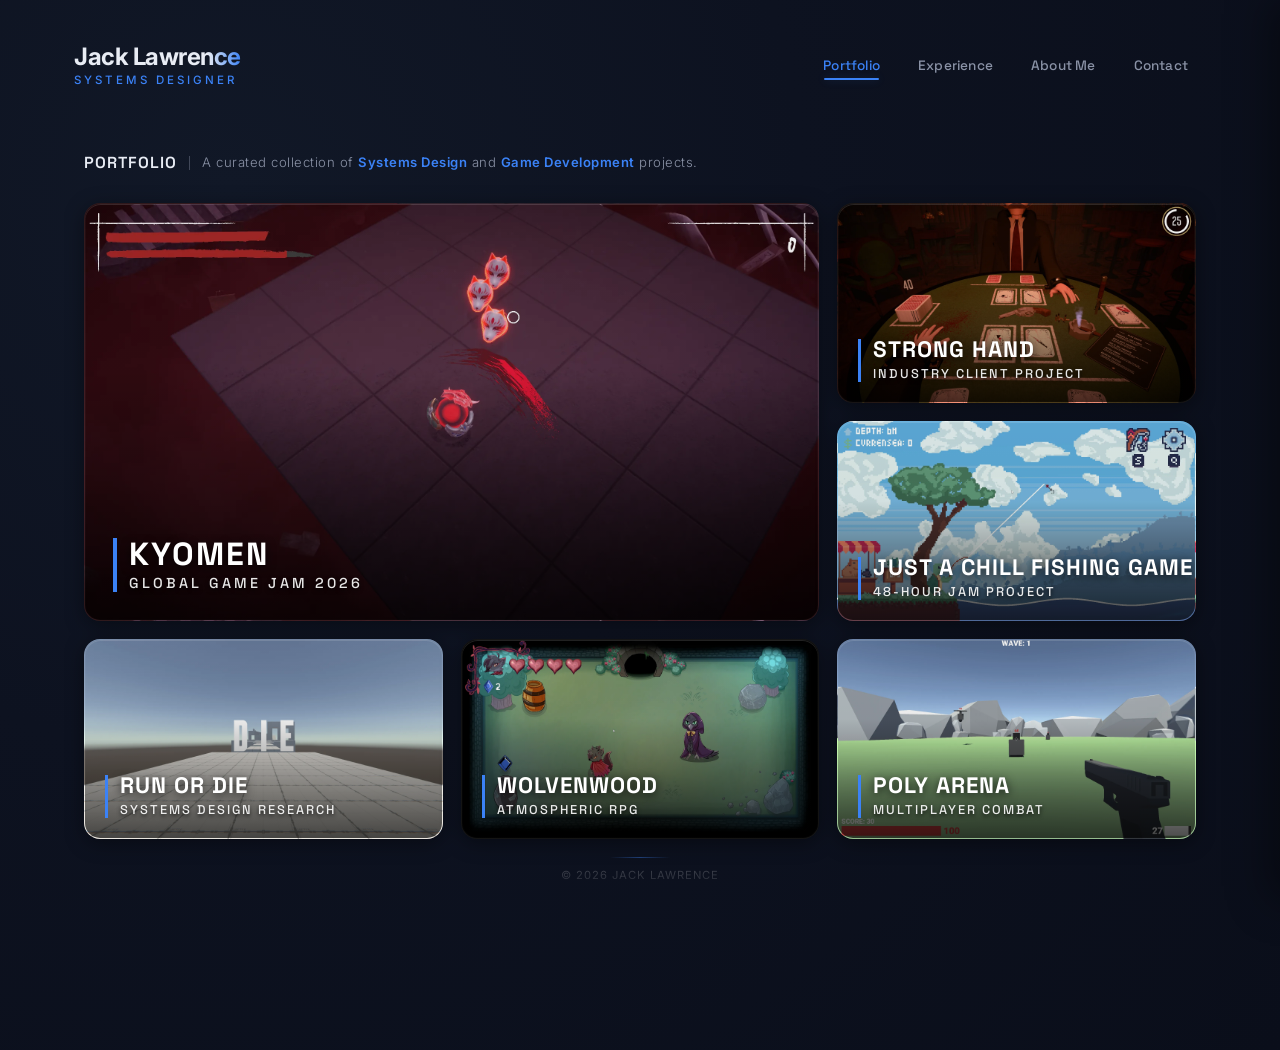
==== index.html @ bb3de151 "Initial Commit Portfolio website initial commit" ====
<!DOCTYPE html>
<html lang="en">
<head>
    <meta charset="UTF-8">
    <meta name="viewport" content="width=device-width, initial-scale=1.0">
    <title>Jack Lawrence | Systems Designer & Game Developer</title>
    <meta name="description" content="Portfolio of Jack Lawrence — Systems Designer and Game Developer specialising in Unity, C#, and gameplay systems. View projects, experience, and get in touch.">
    <meta property="og:title" content="Jack Lawrence | Systems Designer & Game Developer">
    <meta property="og:description" content="Systems Designer and Game Developer specialising in Unity, C#, and gameplay systems.">
    <meta property="og:type" content="website">
    <!-- TODO: Replace with full absolute URL once deployed, e.g. https://yourdomain.com/images/profilePhoto.png -->
    <meta property="og:image" content="images/profilePhoto.png">
    <meta name="theme-color" content="#0a0e1a">
    <link rel="icon" type="image/svg+xml" href="favicon.svg">
    <link rel="preconnect" href="https://fonts.googleapis.com">
    <link rel="preconnect" href="https://fonts.gstatic.com" crossorigin>
    <link href="https://fonts.googleapis.com/css2?family=Inter:wght@300;400;500;600&family=Space+Grotesk:wght@300;400;500;600;700&display=swap" rel="stylesheet">
    <link rel="stylesheet" href="https://cdnjs.cloudflare.com/ajax/libs/font-awesome/6.5.1/css/all.min.css" integrity="sha512-DTOQO9RWCH3ppGqcWaEA1BIZOC6xxalwEsw9c2QQeAIftl+Vegovlnee1c9QX4TctnWMn13TZye+giMm8e2LwA==" crossorigin="anonymous" referrerpolicy="no-referrer">
    <link rel="stylesheet" href="style.css">
</head>
<body>
    <noscript>
        <style>.content-section { display: block !important; }</style>
        <p style="color: #e8ecf4; text-align: center; padding: 2rem;">This site requires JavaScript for full functionality. Please enable JavaScript to view the portfolio.</p>
    </noscript>

    <header class="glass-header">
        <div class="header-top-row">
            <div class="identity-wrapper">
                <h1 class="name">Jack Lawrence</h1>
                <p class="role">Systems Designer</p>
            </div>
            <button class="burger-btn" id="burgerBtn" aria-label="Open menu">
                <span class="burger-line"></span>
                <span class="burger-line"></span>
                <span class="burger-line"></span>
            </button>
        </div>

        <nav class="nav-links">
            <button class="nav-btn active" data-target="portfolio">Portfolio</button>
            <button class="nav-btn" data-target="experience">Experience</button>
            <button class="nav-btn" data-target="about-me">About Me</button>
            <button class="nav-btn" data-target="contact">Contact</button>
        </nav>
    </header>

    <!-- Mobile slide-over menu -->
    <div class="mobile-menu-overlay" id="mobileMenuOverlay"></div>
    <nav class="mobile-menu" id="mobileMenu">
        <button class="mobile-menu-close" id="mobileMenuClose" aria-label="Close menu">
            <i class="fa-solid fa-xmark"></i>
        </button>
        <div class="mobile-menu-links">
            <button class="mobile-nav-btn active" data-target="portfolio">Portfolio</button>
            <button class="mobile-nav-btn" data-target="experience">Experience</button>
            <button class="mobile-nav-btn" data-target="about-me">About Me</button>
            <button class="mobile-nav-btn" data-target="contact">Contact</button>
        </div>
    </nav>

    <main class="content-area">
            <section id="portfolio" class="content-section active">
                <div class="portfolio-label">
                    <h2>Portfolio</h2>
                    <span class="portfolio-divider"></span>
                    <p>A curated collection of <span class="highlight-location">Systems Design</span> and <span class="highlight-location">Game Development</span> projects.</p>
                </div>

                <div class="project-grid">
                    <div class="project-card featured" data-id="kyomen" tabindex="0" role="button" style="background-image: url('images/projectImages/png/kyomen.png');">
                        <div class="project-content">
                            <h3>Kyomen</h3>
                            <p>Global Game Jam 2026</p>
                        </div>
                        <a href="https://ath3rox.itch.io/kyomen" class="itch-link" target="_blank" rel="noopener noreferrer" aria-label="View on Itch.io">
                            <i class="fa-brands fa-itch-io"></i>
                        </a>
                    </div>
                    <div class="project-card" data-id="stronghand" tabindex="0" role="button" style="background-image: url('images/projectImages/png/strong.png');">
                        <div class="project-content">
                            <h3>Strong Hand</h3>
                            <p>Industry client project</p>
                        </div>
                        <a href="https://gcugames.itch.io/strong-hand" class="itch-link" target="_blank" rel="noopener noreferrer" aria-label="View on Itch.io">
                            <i class="fa-brands fa-itch-io"></i>
                        </a>
                    </div>
                    <div class="project-card" data-id="fishing" tabindex="0" role="button" style="background-image: url('images/projectImages/png/fishing.png');">
                        <div class="project-content">
                            <h3>Just a Chill Fishing Game</h3>
                            <p>48-hour jam project</p>
                        </div>
                        <a href="https://allanowo.itch.io/just-a-chill-fishing-game" class="itch-link" target="_blank" rel="noopener noreferrer" aria-label="View on Itch.io">
                            <i class="fa-brands fa-itch-io"></i>
                        </a>
                    </div>
                    <div class="project-card" data-id="runordie" tabindex="0" role="button" style="background-image: url('images/projectImages/png/run.png');">
                        <div class="project-content">
                            <h3>Run or Die</h3>
                            <p>Systems design research</p>
                        </div>
                        <a href="https://ath3rox.itch.io/run-or-die" class="itch-link" target="_blank" rel="noopener noreferrer" aria-label="View on Itch.io">
                            <i class="fa-brands fa-itch-io"></i>
                        </a>
                    </div>
                    <div class="project-card" data-id="wolvenwood" tabindex="0" role="button" style="background-image: url('images/projectImages/png/wolven.png');">
                        <div class="project-content">
                            <h3>Wolvenwood</h3>
                            <p>Atmospheric RPG</p>
                        </div>
                        <a href="https://ath3rox.itch.io/wolvenwood" class="itch-link" target="_blank" rel="noopener noreferrer" aria-label="View on Itch.io">
                            <i class="fa-brands fa-itch-io"></i>
                        </a>
                    </div>
                    <div class="project-card" data-id="polyarena" tabindex="0" role="button" style="background-image: url('images/projectImages/png/arena.png');">
                        <div class="project-content">
                            <h3>Poly Arena</h3>
                            <p>Multiplayer combat</p>
                        </div>
                        <a href="https://ath3rox.itch.io/poly-arena" class="itch-link" target="_blank" rel="noopener noreferrer" aria-label="View on Itch.io">
                            <i class="fa-brands fa-itch-io"></i>
                        </a>
                    </div>
                </div>
            </section>

            <section id="experience" class="content-section">
                <!-- Qualifications -->
                <div class="exp-panel">
                    <h2 class="panel-title">Qualifications</h2>
                    <div class="exp-row">
                        <div class="exp-card">
                            <div class="exp-icon"><i class="fa-solid fa-graduation-cap"></i></div>
                            <div class="exp-details">
                                <h3>BSc (Hons) Video Game Development</h3>
                                <p class="exp-place">Glasgow Caledonian University</p>
                                <span class="exp-status">In Progress</span>
                            </div>
                        </div>
                        <div class="exp-card">
                            <div class="exp-icon"><i class="fa-solid fa-graduation-cap"></i></div>
                            <div class="exp-details">
                                <h3>HND Digital Design & Development</h3>
                                <p class="exp-place">Edinburgh College</p>
                            </div>
                        </div>
                        <div class="exp-card">
                            <div class="exp-icon"><i class="fa-solid fa-graduation-cap"></i></div>
                            <div class="exp-details">
                                <h3>NC Video Game Development</h3>
                                <p class="exp-place">Edinburgh College</p>
                            </div>
                        </div>
                    </div>
                </div>

                <!-- Game Jams -->
                <div class="exp-panel">
                    <h2 class="panel-title">Game Jams</h2>
                    <div class="exp-row">
                        <div class="exp-card jam-card jam-card-link" data-project="kyomen" tabindex="0" role="button">
                            <div class="exp-icon"><i class="fa-solid fa-gamepad"></i></div>
                            <div class="exp-details">
                                <h3>Global Game Jam 2026</h3>
                                <p class="exp-role">Kyomen</p>
                            </div>
                        </div>
                        <div class="exp-card jam-card jam-card-link" data-project="fishing" tabindex="0" role="button">
                            <div class="exp-icon"><i class="fa-solid fa-fish"></i></div>
                            <div class="exp-details">
                                <h3>Global Game Jam 2025</h3>
                                <p class="exp-role">Just a Chill Fishing Game</p>
                            </div>
                        </div>
                    </div>
                </div>

                <!-- Employment -->
                <div class="exp-panel">
                    <div class="panel-header">
                        <h2 class="panel-title">Previous Employment</h2>
                        <div class="job-nav-controls">
                            <button class="job-nav-btn" id="jobPrev" aria-label="Previous jobs"><i class="fa-solid fa-chevron-left"></i></button>
                            <button class="job-nav-btn" id="jobNext" aria-label="Next jobs"><i class="fa-solid fa-chevron-right"></i></button>
                        </div>
                    </div>
                    <div class="job-carousel-container">
                        <div class="job-carousel-track" id="jobTrack">
                            <div class="exp-card job-card">
                                <div class="job-header">
                                    <h3>Bar Supervisor</h3>
                                    <span class="job-date">2025</span>
                                </div>
                                <p class="job-place">Underbelly (Edinburgh Fringe)</p>
                                <p class="job-desc">Supervised bar operations, managed seasonal staff, and ensured smooth service during busy periods.</p>
                            </div>
                            <div class="exp-card job-card">
                                <div class="job-header">
                                    <h3>Online Assistant</h3>
                                    <span class="job-date">2024–2025</span>
                                </div>
                                <p class="job-place">Sainsbury's</p>
                                <p class="job-desc">Handled online grocery orders, stock management, and ensured timely delivery preparation.</p>
                            </div>
                            <div class="exp-card job-card">
                                <div class="job-header">
                                    <h3>Bar Staff</h3>
                                    <span class="job-date">2024</span>
                                </div>
                                <p class="job-place">Underbelly (Edinburgh Fringe)</p>
                                <p class="job-desc">Worked as part of a festival team delivering high-volume bar service during peak season.</p>
                            </div>
                            <div class="exp-card job-card">
                                <div class="job-header">
                                    <h3>Lead Video Editor</h3>
                                    <span class="job-date">2023–2024</span>
                                </div>
                                <p class="job-place">Olli43LTD</p>
                                <p class="job-desc">Produced and edited engaging video content for a large online audience, meeting deadlines and creative briefs.</p>
                            </div>
                            <div class="exp-card job-card">
                                <div class="job-header">
                                    <h3>Bartender / FOH</h3>
                                    <span class="job-date">2022–2023</span>
                                </div>
                                <p class="job-place">The Broughton</p>
                                <p class="job-desc">Provided bar service, front-of-house duties, and maintained excellent customer service in an upmarket venue.</p>
                            </div>
                            <div class="exp-card job-card">
                                <div class="job-header">
                                    <h3>Crew Trainer</h3>
                                    <span class="job-date">2021–2022</span>
                                </div>
                                <p class="job-place">McDonald's</p>
                                <p class="job-desc">Trained new employees, ensured company standards were met, and supported management in day-to-day operations.</p>
                            </div>
                            <div class="exp-card job-card">
                                <div class="job-header">
                                    <h3>Crew Member</h3>
                                    <span class="job-date">2018–2021</span>
                                </div>
                                <p class="job-place">McDonald's</p>
                                <p class="job-desc">Worked in a fast-paced environment delivering high-quality customer service, food preparation, and maintaining hygiene standards.</p>
                            </div>
                            <div class="exp-card job-card">
                                <div class="job-header">
                                    <h3>Placement Student</h3>
                                    <span class="job-date">2017 & 2018</span>
                                </div>
                                <p class="job-place">Storm ID</p>
                                <p class="job-desc">Completed two 5-day placements, working with a mentor and project manager. Took initiative to complete tasks independently.</p>
                            </div>
                        </div>
                    </div>
                </div>
            </section>

            <section id="about-me" class="content-section">
                <div class="about-grid">
                    <!-- Top-left: About Me -->
                    <div class="exp-panel about-bio-panel">
                        <h2 class="panel-title">About Me</h2>
                        <p class="about-text">Hi, I'm Jack, a fourth-year Games Development student working towards a first-class degree. I'm an aspiring Systems Designer focused on creating unique, engaging experiences, holding an NC in Video Game Development and an HND in Digital Design &amp; Development. I have built a strong technical foundation in Unity, C#, and GML.</p>
                        <p class="about-text">I love refining complex mechanics through iteration to make gameplay feel both intuitive and meaningful. My dissertation explores how multimodal feedback—visual, auditory, and motion effects—influences player perception of weapon realism and satisfaction. Alongside this research, I am designing and programming as part of a team for a game we are entering into the upcoming Tranzfuzer competition. Outside of development, I'm usually at the gym, walking Munros, or playing the latest game releases!</p>
                    </div>
                    <!-- Top-right: Current Project -->
                    <div class="exp-panel about-project-panel">
                        <h2 class="panel-title">Current Project</h2>
                        <div class="current-project-card">
                            <div class="current-project-header">
                                <picture>
                                    <source srcset="images/projectImages/webp/kyomen.webp" type="image/webp">
                                    <img src="images/projectImages/png/kyomen.png" alt="Kyomen" class="current-project-img" loading="lazy">
                                </picture>
                                <div class="current-project-title-group">
                                    <h3>Kyomen</h3>
                                    <p class="current-project-status"><i class="fa-solid fa-circle"></i> In Development</p>
                                </div>
                            </div>
                            <p class="current-project-desc">After placing 2nd at the 2026 Global Game Jam, I have moved into a multidisciplinary role to help refine our project for the upcoming Tranzfuzer competition. Due to our small team size, I have been bridging the gap between technical implementation and visual design, taking ownership of the HUD and UI art while simultaneously programming core systems. My work involves developing the Talent Tree, item and menu frameworks, and the persistence logic required to maintain data between environments. I also built the data logging systems to store player variables and settings, ensuring that the interface and the backend function as a single, cohesive unit.</p>
                        </div>
                    </div>
                    <!-- Bottom-left: Tools -->
                    <div class="exp-panel about-tools-panel">
                        <h2 class="panel-title">Tools &amp; Software</h2>
                        <div class="tools-grid">
                            <div class="tool-item"><div class="exp-icon"><i class="fa-brands fa-unity"></i></div><span>Unity</span></div>
                            <div class="tool-item"><div class="exp-icon"><i class="fa-solid fa-gamepad"></i></div><span>Unreal</span></div>
                            <div class="tool-item"><div class="exp-icon"><i class="fa-solid fa-wand-magic-sparkles"></i></div><span>GameMaker</span></div>
                            <div class="tool-item"><div class="exp-icon"><i class="fa-brands fa-html5"></i></div><span>HTML</span></div>
                            <div class="tool-item"><div class="exp-icon"><i class="fa-brands fa-css3-alt"></i></div><span>CSS</span></div>
                            <div class="tool-item"><div class="exp-icon"><i class="fa-brands fa-js"></i></div><span>JS</span></div>
                            <div class="tool-item"><div class="exp-icon"><i class="fa-solid fa-code"></i></div><span>C#</span></div>
                            <div class="tool-item"><div class="exp-icon"><i class="fa-solid fa-pen-nib"></i></div><span>Illustrator</span></div>
                            <div class="tool-item"><div class="exp-icon"><i class="fa-brands fa-github"></i></div><span>GitHub</span></div>
                            <div class="tool-item"><div class="exp-icon"><i class="fa-solid fa-image"></i></div><span>Photoshop</span></div>
                        </div>
                    </div>
                    <!-- Bottom-right: Photo -->
                    <div class="exp-panel about-image-panel">
                        <picture>
                            <source srcset="images/profilePhoto.webp" type="image/webp">
                            <img src="images/profilePhoto.png" alt="Jack Lawrence" loading="lazy">
                        </picture>
                        <a href="https://uk.linkedin.com/in/jack-lawrence-871901280" class="linkedin-link" target="_blank" rel="noopener noreferrer" aria-label="View LinkedIn Profile">
                            <i class="fa-brands fa-linkedin-in"></i>
                        </a>
                    </div>
                </div>
            </section>

            <section id="contact" class="content-section">
                <!-- Removed top h1, moved inside panel as h2 -->
                
                <div class="exp-panel">
                    <div class="contact-panel-header">
                        <h2 class="panel-title">Contact</h2>
                        <div class="contact-header-info">
                            <p class="contact-intro">Currently based in <span class="highlight-location">Edinburgh, UK</span>. Open to new opportunities.</p>
                            <div class="contact-status-box">
                                <span class="status-dot"></span> Available for work
                            </div>
                        </div>
                    </div>

                    <div class="contact-cards-row">
                        <!-- Form Box -->
                        <div class="exp-card contact-card-item">
                            <div class="contact-card-inner">
                                <div class="card-title-group">
                                    <h3 class="panel-title">Send a Message</h3>
                                    <p class="card-subtitle">Got a question or proposal? Drop me a line.</p>
                                </div>
                                <form class="contact-form" id="contactForm" action="https://api.web3forms.com/submit" method="POST">
                                    <input type="hidden" name="access_key" value="1de4eefb-d43e-4c08-b694-4d36ecb793b2">
                                    <input type="checkbox" name="botcheck" class="hidden-honeypot" style="display:none !important" tabindex="-1" autocomplete="off">
                                    <label for="contactName" class="sr-only">Name</label>
                                    <input type="text" id="contactName" name="name" placeholder="Name" class="glass-input" required>
                                    <label for="contactEmail" class="sr-only">Email</label>
                                    <input type="email" id="contactEmail" name="email" placeholder="Email" class="glass-input" required>
                                    <label for="contactMessage" class="sr-only">Message</label>
                                    <textarea id="contactMessage" name="message" placeholder="Message" class="glass-input" required></textarea>
                                    <button type="submit" class="glass-btn">Send</button>
                                    <p class="form-status" id="formStatus" aria-live="polite"></p>
                                </form>
                            </div>
                        </div>
                        
                        <!-- Social Box -->
                        <div class="exp-card contact-card-item">
                            <div class="contact-card-inner">
                                <div class="card-title-group">
                                    <h3 class="panel-title">Connect</h3>
                                    <p class="card-subtitle">Connect with me on social media or view my work.</p>
                                </div>
                                <div class="social-links">
                                    <a href="mailto:contact@jacklawrence.com" class="social-btn email">
                                        <i class="fa-solid fa-envelope"></i> Email
                                    </a>
                                    <a href="https://github.com/Jack-Lawrence" target="_blank" rel="noopener noreferrer" class="social-btn github">
                                        <i class="fa-brands fa-github"></i> Jack-Lawrence
                                    </a>
                                    <a href="https://uk.linkedin.com/in/jack-lawrence-871901280" target="_blank" rel="noopener noreferrer" class="social-btn linkedin">
                                        <i class="fa-brands fa-linkedin"></i> Jack Lawrence
                                    </a>
                                    <a href="https://ath3rox.itch.io" target="_blank" rel="noopener noreferrer" class="social-btn itch">
                                        <i class="fa-solid fa-gamepad"></i> Ath3rox
                                    </a>
                                </div>
                            </div>
                        </div>
                    </div>
                </div>
            </section>

        <footer class="site-footer">
            <p>&copy; 2026 Jack Lawrence</p>
        </footer>
    </main>

    <div class="project-overlay" id="projectOverlay" role="dialog" aria-modal="true" aria-label="Project details">
        <div class="overlay-bg" id="overlayBg"></div>
        <div class="overlay-container">
            <button class="close-btn" id="closeBtn">
                <i class="fa-solid fa-xmark"></i>
            </button>
            <div class="overlay-content">
                <div class="project-info">
                    <h2 class="project-title" id="overlayTitle">Project Title</h2>
                    <div class="project-info-scroll">
                        <div class="project-description" id="overlayDesc">
                            <p>Project description goes here...</p>
                        </div>
                    </div>
                </div>
                <div class="project-media">
                    <div class="carousel-container" id="overlayCarousel">
                        <div class="carousel-placeholder">Media Carousel Placeholder</div>
                    </div>
                    <a href="#" target="_blank" rel="noopener noreferrer" class="itch-play-btn" id="overlayItchLink">
                        <i class="fa-brands fa-itch-io"></i> Play on Itch.io
                    </a>
                </div>
            </div>
        </div>
    </div>
    
    <script src="script.js"></script>
</body>
</html>
---- style.css ----
:root {
    --bg-dark: #0a0e1a;
    --text-primary: #e8ecf4;
    --text-secondary: #8a92a6;
    --glass-bg-soft: rgba(12, 16, 28, 0.50);
    --glass-border: rgba(255, 255, 255, 0.07);
    --accent-color: #3b82f6;
    --accent-soft: rgba(59, 130, 246, 0.12);
    --accent-border: rgba(59, 130, 246, 0.28);
    --accent-glow: rgba(59, 130, 246, 0.22);
    --scrollbar-track: rgba(255, 255, 255, 0.03);
    --scrollbar-thumb: linear-gradient(180deg, rgba(59, 130, 246, 0.85), rgba(59, 130, 246, 0.35));
    --scrollbar-thumb-hover: linear-gradient(180deg, rgba(96, 165, 250, 0.95), rgba(59, 130, 246, 0.55));
}

* {
    margin: 0;
    padding: 0;
    box-sizing: border-box;
    font-family: 'Inter', sans-serif; /* Main body font */
}

body {
    background-color: var(--bg-dark);
    /* Ambient static background - much smoother performance */
    background: radial-gradient(circle at 18% 18%, #111827 0%, #0d1220 42%, #0a0e1a 100%);
    color: var(--text-primary);
    height: 100vh; /* Fixed height for one-page feel */
    width: 100vw;
    overflow: hidden; /* Prevent body scroll */
    position: relative;
    /* Removed flex centering so content flows naturally */
}

/* Glass Header (Replaces old container) */
.glass-header {
    position: fixed;
    top: 20px;
    left: 50%;
    transform: translateX(-50%);
    width: 90vw;
    max-width: 1400px;
    height: 90px;
    /* Removed background/borders for transparent look */
    background: transparent;
    border: none;
    backdrop-filter: none;
    -webkit-backdrop-filter: none;
    box-shadow: none;
    display: flex;
    align-items: center;
    justify-content: space-between;
    padding: 0 10px; /* Reduced padding since no border */
    z-index: 100;
}

/* Identity Section (Left) */
.identity-wrapper {
    display: flex;
    flex-direction: column;
    justify-content: center;
    text-align: left;
    position: relative;
    padding-bottom: 2px;
}

.name {
    font-size: 1.5rem;
    font-weight: 700;
    margin: 0;
    color: var(--text-primary);
    letter-spacing: -0.5px;
    line-height: 1.3;
    background: linear-gradient(90deg, var(--text-primary) 0%, var(--text-primary) 40%, var(--accent-color) 50%, var(--text-primary) 60%, var(--text-primary) 100%);
    background-size: 200% 100%;
    -webkit-background-clip: text;
    background-clip: text;
    -webkit-text-fill-color: transparent;
    animation: nameShimmer 8s ease-in-out infinite;
}

@keyframes nameShimmer {
    0%, 100% { background-position: 100% 0; }
    50% { background-position: -100% 0; }
}

.role {
    font-size: 0.72rem;
    color: var(--accent-color);
    text-transform: uppercase;
    letter-spacing: 3px;
    margin: 0;
    font-weight: 500;
}

/* Navigation (Right) */
.nav-links {
    display: flex;
    justify-content: flex-start;
    gap: 2px;
}

.nav-btn {
    background: transparent;
    border: none;
    color: var(--text-secondary);
    font-family: 'Space Grotesk', sans-serif;
    font-size: 0.85rem;
    padding: 10px 18px;
    cursor: pointer;
    border-radius: 8px;
    transition: color 0.3s ease, background 0.3s ease;
    font-weight: 500;
    text-align: center;
    position: relative;
    letter-spacing: 0.2px;
}

/* Underline indicator */
.nav-btn::after {
    content: '';
    position: absolute;
    bottom: 4px;
    left: 50%;
    width: 0;
    height: 2px;
    background: var(--accent-color);
    border-radius: 1px;
    transition: width 0.3s cubic-bezier(0.25, 0.46, 0.45, 0.94), left 0.3s cubic-bezier(0.25, 0.46, 0.45, 0.94);
}

.nav-btn:hover {
    color: var(--text-primary);
    background: rgba(255, 255, 255, 0.04);
}

.nav-btn:hover::after {
    width: 50%;
    left: 25%;
}

/* Active state */
.nav-btn.active {
    color: var(--accent-color);
    background: transparent;
}

.nav-btn.active::after {
    width: 60%;
    left: 20%;
    background: var(--accent-color);
    box-shadow: 0 0 8px var(--accent-glow);
}

/* Content Area */
.content-area {
    position: relative;
    margin-top: 150px; 
    width: 90vw;
    max-width: 1400px; 
    margin-left: auto;
    margin-right: auto;
    text-align: center;
    height: calc(100vh - 150px); 
    overflow-y: auto; 
    padding-bottom: 10px; 
    
    /* Centering Magic */
    display: flex;
    flex-direction: column; 
    
    /* Hide scrollbar for cleaner look */
    scrollbar-width: thin;
    scrollbar-color: rgba(74, 144, 226, 0.75) var(--scrollbar-track);

    /* Bottom fade mask */
    -webkit-mask-image: linear-gradient(to bottom, black calc(100% - 40px), transparent 100%);
    mask-image: linear-gradient(to bottom, black calc(100% - 40px), transparent 100%);
}

/* ── Burger button (hidden by default) ── */
.burger-btn {
    display: none;
    background: none;
    border: none;
    cursor: pointer;
    padding: 6px;
    z-index: 1100;
    flex-direction: column;
    gap: 5px;
}

.burger-line {
    display: block;
    width: 24px;
    height: 2px;
    background: var(--text-primary);
    border-radius: 2px;
    transition: transform 0.35s ease, opacity 0.25s ease;
}

/* Animated X state */
.burger-btn.open .burger-line:nth-child(1) {
    transform: translateY(7px) rotate(45deg);
}
.burger-btn.open .burger-line:nth-child(2) {
    opacity: 0;
}
.burger-btn.open .burger-line:nth-child(3) {
    transform: translateY(-7px) rotate(-45deg);
}

/* Header top row (only used on mobile) */
.header-top-row {
    display: contents; /* transparent wrapper on desktop */
}

/* ── Mobile slide-over menu ── */
.mobile-menu-overlay {
    display: none;
    position: fixed;
    inset: 0;
    background: rgba(0, 0, 0, 0.5);
    z-index: 1050;
    opacity: 0;
    transition: opacity 0.35s ease;
}
.mobile-menu-overlay.visible {
    display: block;
    opacity: 1;
}

.mobile-menu {
    position: fixed;
    top: 0;
    right: 0;
    width: min(320px, 85vw);
    height: 100vh;
    background: rgba(10, 14, 26, 0.97);
    backdrop-filter: blur(30px);
    -webkit-backdrop-filter: blur(30px);
    border-left: 1px solid rgba(255, 255, 255, 0.08);
    z-index: 1100;
    display: flex;
    flex-direction: column;
    padding: 80px 30px 40px;
    transform: translateX(100%);
    transition: transform 0.4s cubic-bezier(0.22, 1, 0.36, 1);
    box-shadow: -10px 0 40px rgba(0, 0, 0, 0.4);
}
.mobile-menu.open {
    transform: translateX(0);
}

.mobile-menu-close {
    position: absolute;
    top: 24px;
    right: 24px;
    background: none;
    border: none;
    color: var(--text-secondary);
    font-size: 1.4rem;
    cursor: pointer;
    padding: 8px;
    transition: color 0.2s ease, transform 0.2s ease;
}
.mobile-menu-close:hover {
    color: var(--text-primary);
    transform: scale(1.15);
}

.mobile-menu-links {
    display: flex;
    flex-direction: column;
    gap: 8px;
}

.mobile-nav-btn {
    background: none;
    border: none;
    color: var(--text-secondary);
    font-family: 'Space Grotesk', sans-serif;
    font-size: 1.25rem;
    font-weight: 500;
    padding: 16px 20px;
    border-radius: 12px;
    text-align: left;
    cursor: pointer;
    transition: color 0.25s ease, background 0.25s ease, transform 0.25s ease;
    position: relative;
    overflow: hidden;
}
.mobile-nav-btn::before {
    content: '';
    position: absolute;
    left: 0;
    top: 50%;
    transform: translateY(-50%);
    width: 3px;
    height: 0;
    background: var(--accent-color);
    border-radius: 2px;
    transition: height 0.3s ease;
}
.mobile-nav-btn:hover {
    color: var(--text-primary);
    background: rgba(255, 255, 255, 0.04);
    transform: translateX(4px);
}
.mobile-nav-btn.active {
    color: var(--accent-color);
    background: var(--accent-soft);
}
.mobile-nav-btn.active::before {
    height: 60%;
}

/* Staggered entrance animation */
.mobile-menu.open .mobile-nav-btn {
    animation: slideInBtn 0.4s ease forwards;
    opacity: 0;
}
.mobile-menu.open .mobile-nav-btn:nth-child(1) { animation-delay: 0.08s; }
.mobile-menu.open .mobile-nav-btn:nth-child(2) { animation-delay: 0.14s; }
.mobile-menu.open .mobile-nav-btn:nth-child(3) { animation-delay: 0.20s; }
.mobile-menu.open .mobile-nav-btn:nth-child(4) { animation-delay: 0.26s; }

@keyframes slideInBtn {
    from { opacity: 0; transform: translateX(30px); }
    to   { opacity: 1; transform: translateX(0); }
}

/* ── Tablet: 481px–768px — compact inline nav with glass header ── */
@media (max-width: 768px) and (min-width: 481px) {
    .glass-header {
        position: fixed;
        width: 100vw;
        height: auto;
        padding: 15px 10px;
        flex-direction: column;
        gap: 15px;
        background: rgba(10, 14, 26, 0.92);
        backdrop-filter: blur(20px);
        -webkit-backdrop-filter: blur(20px);
        border-bottom: 1px solid rgba(255, 255, 255, 0.1);
        top: 0;
        left: 0;
        transform: none;
        border-radius: 0 0 20px 20px;
        z-index: 1000;
        max-width: none;
        box-shadow: 0 4px 30px rgba(0, 0, 0, 0.1);
    }

    .identity-wrapper {
        align-items: center;
        text-align: center;
    }

    .nav-links {
        width: 100%;
        justify-content: center;
        flex-wrap: wrap;
        gap: 8px;
    }

    .nav-btn {
        padding: 8px 12px;
        font-size: 0.8rem;
        flex: 1 1 auto;
        min-width: 70px;
    }

    .nav-btn::after { bottom: 2px; }

    .content-area {
        margin-top: 190px;
        height: calc(100vh - 190px);
        width: 95vw;
    }
}

/* ── Phone: ≤480px — burger menu, hide inline nav ── */
@media (max-width: 480px) {
    .glass-header {
        position: fixed;
        width: 100vw;
        height: auto;
        padding: 14px 18px;
        flex-direction: row;
        align-items: center;
        justify-content: space-between;
        background: rgba(10, 14, 26, 0.95);
        backdrop-filter: blur(20px);
        -webkit-backdrop-filter: blur(20px);
        border-bottom: 1px solid rgba(255, 255, 255, 0.08);
        top: 0;
        left: 0;
        transform: none;
        border-radius: 0;
        z-index: 1000;
        max-width: none;
        box-shadow: 0 2px 20px rgba(0, 0, 0, 0.3);
    }

    .header-top-row {
        display: flex;
        width: 100%;
        align-items: center;
        justify-content: space-between;
    }

    .identity-wrapper {
        text-align: left;
        align-items: flex-start;
    }

    .nav-links {
        display: none; /* hidden on phone — burger takes over */
    }

    .burger-btn {
        display: flex;
    }

    .content-area {
        margin-top: 85px;
        height: calc(100vh - 85px);
        width: 95vw;
    }
}

.content-section {
    display: none;
    background: transparent; 
    padding: 0 20px;
    width: 100%; 
    max-width: 1400px; 
    margin: auto;
}

.content-section.active {
    display: block;
    animation: fadeIn 0.4s ease-out forwards;
}

.content-section p {
    font-size: 0.8rem;
    color: var(--text-secondary);
    max-width: 600px;
    letter-spacing: 0.5px;
    font-weight: 300;
}

@keyframes fadeIn {
    from { opacity: 0; transform: translateY(10px); }
    to { opacity: 1; transform: translateY(0); }
}

/* Portfolio grid — bento layout */
.project-grid {
    display: grid;
    grid-template-columns: repeat(3, 1fr);
    grid-auto-rows: 200px;
    gap: 18px;
    margin-top: 30px;
    max-width: 100%;
    margin-left: auto;
    margin-right: auto;
}

/* Featured hero card spans 2 cols + 2 rows */
.project-card.featured {
    grid-column: span 2;
    grid-row: span 2;
}

/* Staggered entrance animation */
.project-grid > * {
    opacity: 0;
    transform: translateY(24px);
    animation: cardReveal 0.5s ease forwards;
}
.project-grid > :nth-child(1) { animation-delay: 0.05s; }
.project-grid > :nth-child(2) { animation-delay: 0.12s; }
.project-grid > :nth-child(3) { animation-delay: 0.19s; }
.project-grid > :nth-child(4) { animation-delay: 0.26s; }
.project-grid > :nth-child(5) { animation-delay: 0.33s; }
.project-grid > :nth-child(6) { animation-delay: 0.40s; }
.project-grid > :nth-child(n+7) { animation-delay: 0.47s; }

@keyframes cardReveal {
    to {
        opacity: 1;
        transform: translateY(0);
    }
}

/* Tablet — 2 columns */
@media (max-width: 900px) {
    .project-grid {
        grid-template-columns: repeat(2, 1fr);
        grid-auto-rows: 180px;
    }
    .project-card.featured {
        grid-column: span 2;
        grid-row: span 2;
    }
}

/* Phone — single column */
@media (max-width: 560px) {
    .project-grid {
        grid-template-columns: 1fr;
        grid-auto-rows: 200px;
    }
    .project-card.featured {
        grid-column: span 1;
        grid-row: span 1;
    }
}

.project-card {
    position: relative;
    border-radius: 16px;
    overflow: hidden;
    cursor: pointer;
    transition: transform 0.4s cubic-bezier(0.175, 0.885, 0.32, 1.27), box-shadow 0.4s ease, border-color 0.4s ease;
    border: 1px solid rgba(255, 255, 255, 0.08);
    background-size: cover;
    background-position: center;
    box-shadow:
        0 4px 20px rgba(0, 0, 0, 0.4),
        0 0 0 1px rgba(255, 255, 255, 0.03) inset;
}

.project-card::before {
    content: '';
    position: absolute;
    top: 0;
    left: 0;
    width: 100%;
    height: 100%;
    background: linear-gradient(
        to bottom,
        rgba(0, 0, 0, 0.05) 0%,
        rgba(0, 0, 0, 0.08) 40%,
        rgba(0, 0, 0, 0.45) 75%,
        rgba(0, 0, 0, 0.7) 100%
    );
    transition: background 0.4s ease;
}

.project-card::after {
    content: '';
    position: absolute;
    top: 0;
    left: 0;
    width: 100%;
    height: 100%;
    border-radius: 16px;
    box-shadow: inset 0 1px 0 rgba(255, 255, 255, 0.1);
    pointer-events: none;
    z-index: 1;
}

.project-content {
    position: absolute;
    bottom: 20px;
    left: 20px;
    width: auto;
    padding: 0 0 0 12px; /* Left padding for text offset from border */
    background: transparent;
    border: none;
    border-left: 3px solid var(--accent-color); /* The movie poster vertical line */
    backdrop-filter: none;
    -webkit-backdrop-filter: none;
    border-radius: 0;
    transform: translateY(0);
    transition: all 0.3s cubic-bezier(0.25, 0.46, 0.45, 0.94);
    display: flex;
    flex-direction: column;
    gap: 4px;
    text-align: left;
    z-index: 2;
}

.project-content h3 {
    margin: 0;
    font-family: 'Space Grotesk', sans-serif;
    font-size: 1.4rem;
    font-weight: 700;
    text-transform: uppercase;
    letter-spacing: 1px;
    color: #ffffff;
    line-height: 1;
    text-shadow: 0 2px 10px rgba(0,0,0,0.8); /* Shadow for readability on light images */
}

.project-content p {
    margin: 0;
    font-family: 'Space Grotesk', sans-serif;
    font-size: 0.8rem;
    color: rgba(255, 255, 255, 0.9);
    text-transform: uppercase;
    letter-spacing: 2px;
    font-weight: 500;
    text-shadow: 0 2px 4px rgba(0,0,0,0.8);
}

/* Featured card — larger text */
.project-card.featured .project-content h3 {
    font-size: 2rem;
    letter-spacing: 2px;
}
.project-card.featured .project-content p {
    font-size: 0.9rem;
    letter-spacing: 3px;
}
.project-card.featured .project-content {
    bottom: 28px;
    left: 28px;
    border-left-width: 4px;
}

/* Hover Effects */
.project-card:hover {
    transform: translateY(-8px) scale(1.02);
    border-color: rgba(255, 255, 255, 0.2);
    box-shadow:
        0 12px 40px rgba(0, 0, 0, 0.5),
        0 0 30px rgba(59, 130, 246, 0.15),
        0 8px 25px -5px rgba(59, 130, 246, 0.18),
        0 0 0 1px rgba(255, 255, 255, 0.06) inset;
    z-index: 10;
}

.project-card:hover::before {
    background: linear-gradient(
        to bottom,
        rgba(0, 0, 0, 0.0) 0%,
        rgba(0, 0, 0, 0.05) 40%,
        rgba(0, 0, 0, 0.35) 75%,
        rgba(0, 0, 0, 0.65) 100%
    );
}

.project-card:hover .project-content {
    padding-left: 18px; /* Animate the text sliding right */
    border-left-color: #ffffff; /* Turns white on hover */
    background: transparent;
    transform: translateX(5px);
}

/* Itch.io Link Button */
.itch-link {
    position: absolute;
    bottom: 20px;
    right: 20px;
    width: 40px;
    height: 40px;
    background: rgba(0, 0, 0, 0.6);
    backdrop-filter: blur(4px);
    -webkit-backdrop-filter: blur(4px);
    border-radius: 50%;
    display: flex;
    align-items: center;
    justify-content: center;
    color: #fff;
    text-decoration: none; /* Removed underline */
    border: 1px solid rgba(255, 255, 255, 0.2);
    transition: all 0.3s cubic-bezier(0.175, 0.885, 0.32, 1.27);
    z-index: 5;
    opacity: 0; /* Hidden by default */
    transform: translateY(20px);
}

.itch-link i {
    font-size: 1.2rem;
}

.project-card:hover .itch-link {
    opacity: 1;
    transform: translateY(0);
}

.itch-link:hover {
    background: #fa5c5c; /* Official Itch.io Red */
    border-color: #fa5c5c;
    transform: scale(1.15) !important; /* Override standard hover transform */
    box-shadow: 0 5px 15px rgba(250, 92, 92, 0.4);
}

/* Focus-visible for keyboard navigation on project cards */
.project-card:focus-visible {
    outline: 2px solid var(--accent-color);
    outline-offset: 3px;
    border-color: var(--accent-border);
    transform: translateY(-5px);
    box-shadow:
        0 12px 40px rgba(0, 0, 0, 0.5),
        0 0 30px rgba(59, 130, 246, 0.10),
        0 0 0 1px rgba(255, 255, 255, 0.06) inset;
}

.project-card:focus-visible .itch-link {
    opacity: 1;
    transform: translateY(0);
}

/* Touch devices — always show itch-link & linkedin-link */
@media (hover: none) {
    .itch-link {
        opacity: 1;
        transform: translateY(0);
    }
    .linkedin-link {
        opacity: 1;
        transform: translateY(0);
    }
}

/* Form status message */
.form-status {
    font-size: 0.85rem;
    margin-top: 8px;
    min-height: 1.2em;
}
.form-status.success { color: #2ecc71; }
.form-status.error { color: #fa5c5c; }

/* Contact Section Styles */
.contact-panel-header {
    display: flex;
    justify-content: flex-start;
    align-items: center;
    margin-bottom: 30px;
    flex-wrap: wrap;
    gap: 16px;
}

.contact-panel-header .panel-title {
    margin: 0;
    margin-right: 8px;
    font-size: 1.2rem;
}

.contact-header-info {
    display: flex;
    flex-direction: row;
    align-items: center;
    gap: 16px;
    margin: 0;
    text-align: left;
    flex-wrap: wrap;
}

.contact-intro {
    font-size: 1rem;
    color: rgba(255, 255, 255, 0.8);
    margin: 0;
}

@media (max-width: 768px) {
    .contact-panel-header {
        flex-direction: column;
        align-items: flex-start;
        gap: 12px;
    }
    .contact-header-info {
        flex-direction: column;
        align-items: flex-start;
        gap: 8px;
    }
}

.contact-cards-row {
    display: flex;
    flex-direction: column;
    gap: 20px;
}

/* Force override for contact cards */
.contact-card-item {
    flex: 1;
    display: flex;
    flex-direction: column !important;
    padding: 30px !important; 
    height: auto;
    align-items: stretch !important;
    text-align: left;
}

.contact-card-inner {
    width: 100%;
    height: 100%;
    display: flex;
    flex-direction: column;
    gap: 20px;
}

.card-title-group {
    margin-bottom: 15px;
}

.card-subtitle {
    font-size: 0.9rem;
    color: rgba(255, 255, 255, 0.6);
    margin-top: 4px;
}

@media (min-width: 850px) {
    .contact-cards-row {
        display: grid;
        grid-template-columns: 1fr 1fr;
        gap: 30px; /* Increased gap */
        align-items: stretch;
    }
    
    .contact-card-item {
        height: 100%;
    }
}

.social-links {
    display: flex;
    flex-direction: column;
    gap: 12px;
    width: 100%;
    flex: 1; 
    justify-content: center;
}

.highlight-location {
    color: var(--accent-color);
    font-weight: 600;
}

.contact-status-box {
    display: inline-flex;
    align-items: center;
    gap: 8px;
    background: rgba(52, 211, 153, 0.12);
    border: 1px solid rgba(52, 211, 153, 0.22);
    padding: 6px 12px;
    border-radius: 20px;
    font-size: 0.8rem;
    color: #2ecc71;
    width: fit-content;
    white-space: nowrap;
}

.status-dot {
    width: 8px;
    height: 8px;
    background: #2ecc71;
    border-radius: 50%;
    box-shadow: 0 0 8px #2ecc71;
    animation: pulse 2s infinite;
}

@keyframes pulse {
    0% { transform: scale(0.95); opacity: 0.7; }
    50% { transform: scale(1.1); opacity: 1; }
    100% { transform: scale(0.95); opacity: 0.7; }
}

.social-btn {
    display: flex;
    align-items: center;
    justify-content: center;
    gap: 12px;
    padding: 16px;
    background: var(--glass-bg-soft); /* Glass Style */
    border: 1px solid var(--glass-border);
    border-radius: 12px;
    color: var(--text-primary);
    text-decoration: none;
    font-family: 'Space Grotesk', sans-serif;
    font-weight: 600;
    transition: all 0.3s ease;
    backdrop-filter: blur(5px);
    flex: 1; 
    max-height: 70px; /* Slightly taller */
}

.social-btn i {
    font-size: 1.2rem;
}

/* Social Button Hovers */
.social-btn:not(.itch):hover {
    background: var(--accent-soft);
    border-color: var(--accent-border);
    color: var(--accent-color);
    box-shadow: 0 0 20px var(--accent-glow);
    transform: translateY(-2px);
}

.social-btn.itch:hover {
    background: rgba(250, 92, 92, 0.16); /* Itch Red */
    border-color: rgba(250, 92, 92, 0.28);
    color: #fa5c5c;
    box-shadow: 0 0 20px rgba(250, 92, 92, 0.14);
    transform: translateY(-2px);
}

/* Form Styles */
.contact-form {
    display: flex;
    flex-direction: column;
    gap: 20px;
    width: 100%;
    margin: 0;
    flex: 1; /* Ensure form fills available height */
}

.glass-input {
    background: rgba(0, 0, 0, 0.25);
    border: 1px solid rgba(255, 255, 255, 0.1);
    padding: 16px 20px;
    border-radius: 12px; 
    color: var(--text-primary);
    font-size: 1rem;
    font-family: inherit;
    outline: none;
    transition: all 0.3s ease;
    width: 100%;
}

.glass-input:focus {
    background: rgba(0, 0, 0, 0.4);
    border-color: var(--accent-color);
    box-shadow: 0 0 0 3px rgba(59, 130, 246, 0.1), 0 0 20px rgba(59, 130, 246, 0.08), 0 1px 0 rgba(59, 130, 246, 0.3) inset;
}

textarea.glass-input {
    min-height: 150px; /* Taller text area */
    resize: none; /* Lock resize to keep layout clean */
}

.glass-btn {
    background: var(--accent-color);
    color: white;
    border: none;
    padding: 16px;
    border-radius: 12px;
    font-size: 1rem;
    cursor: pointer;
    font-weight: 700;
    transition: all 0.3s ease;
    font-family: 'Space Grotesk', sans-serif;
    letter-spacing: 1px;
    text-transform: uppercase;
    margin-top: auto; 
}

.glass-btn:hover {
    transform: translateY(-2px);
    box-shadow: 0 5px 15px rgba(74, 144, 226, 0.3);
}

/* Project Overlay Styles */
.project-overlay {
    position: fixed;
    top: 0;
    left: 0;
    width: 100vw;
    height: 100vh;
    z-index: 1000;
    opacity: 0;
    pointer-events: none;
    transition: opacity 0.4s ease;
    display: flex;
    justify-content: center;
    align-items: center;
}

.project-overlay.active {
    opacity: 1;
    pointer-events: all;
}

.overlay-bg {
    position: absolute;
    top: 0;
    left: 0;
    width: 100%;
    height: 100%;
    background-size: cover;
    background-position: center;
    filter: blur(30px) brightness(0.5) saturate(1.05);
    transform: scale(1.1);
}

.overlay-container {
    position: relative;
    width: 92%;
    max-width: 1400px;
    height: auto;
    max-height: 90vh;
    background: linear-gradient(135deg, rgba(12, 18, 34, 0.55), rgba(12, 18, 34, 0.30));
    border: 1px solid rgba(255, 255, 255, 0.12);
    border-radius: 20px;
    backdrop-filter: blur(26px) saturate(1.15);
    -webkit-backdrop-filter: blur(26px) saturate(1.15);
    display: flex;
    flex-direction: column;
    overflow: hidden;
    box-shadow: 0 20px 50px rgba(0,0,0,0.42), inset 0 1px 0 rgba(255, 255, 255, 0.08);
    transform: scale(0.95);
    filter: blur(4px);
    transition: transform 0.4s cubic-bezier(0.175, 0.885, 0.32, 1.27), filter 0.35s ease;
}

@media (min-width: 1024px) {
    .overlay-container {
        height: min(680px, calc(100vh - 48px));
        max-height: min(680px, calc(100vh - 48px));
    }
}

.project-overlay.active .overlay-container {
    transform: scale(1);
    filter: blur(0);
}

.close-btn {
    position: absolute;
    top: 20px;
    right: 20px;
    background: rgba(255, 255, 255, 0.1);
    border: none;
    color: white;
    width: 40px;
    height: 40px;
    border-radius: 50%;
    cursor: pointer;
    z-index: 10;
    display: flex;
    align-items: center;
    justify-content: center;
    font-size: 1.2rem;
    transition: all 0.3s ease;
}

.close-btn:hover {
    background: rgba(255, 255, 255, 0.3);
    transform: rotate(90deg);
}

.overlay-content {
    display: flex;
    flex-direction: column; /* Mobile first */
    height: auto;
    /* Removed height: 100% to let it shrink */
    padding: 80px 40px 40px 40px; /* Increased top padding for close button */
    gap: 40px;
    overflow-y: auto;
}

@media (min-width: 1024px) {
    .overlay-content {
        flex-direction: row;
        height: 100%;
        min-height: 0;
        gap: 60px;
        overflow: hidden; /* Lock scroll on desktop if needed */
        align-items: stretch;
        padding: 40px; /* Reset padding on desktop if layout allows, but let's keep it safe or adjust close button */ 
        padding-top: 80px; /* Keep space for close button which is absolute top right */
    }
}

.project-info {
    flex: 1;
    display: flex;
    flex-direction: column;
    justify-content: flex-start;
    text-align: left;
    z-index: 2; /* Ensure text is above background filters */
    min-width: 0;
    min-height: 0;
}

.project-info-scroll {
    min-height: 0;
    flex: 1;
    overflow-y: auto;
    padding-right: 12px;
    scroll-behavior: smooth;
    scrollbar-width: thin;
    scrollbar-color: rgba(74, 144, 226, 0.8) var(--scrollbar-track);
}

@media (max-width: 1023px) {
    .project-info-scroll {
        flex: 0 0 auto;
        max-height: 260px;
        margin-bottom: 0;
    }
}

.project-info-scroll::-webkit-scrollbar {
    width: 12px;
}

.project-info-scroll::-webkit-scrollbar-track {
    background: var(--scrollbar-track);
    border-radius: 999px;
    border: 1px solid rgba(255, 255, 255, 0.05);
}

.project-info-scroll::-webkit-scrollbar-thumb {
    background: var(--scrollbar-thumb);
    border-radius: 999px;
    border: 2px solid rgba(12, 16, 34, 0.85);
    box-shadow: inset 0 1px 0 rgba(255, 255, 255, 0.2), 0 0 12px rgba(74, 144, 226, 0.18);
}

.project-info-scroll::-webkit-scrollbar-thumb:hover {
    background: var(--scrollbar-thumb-hover);
}

.project-title {
    font-family: 'Space Grotesk', sans-serif;
    font-size: clamp(1.75rem, 4vw, 3rem);
    font-weight: 700;
    margin-bottom: 18px;
    line-height: 1.05;
    color: #fff;
    text-shadow: 0 2px 10px rgba(0,0,0,0.5);
    flex-shrink: 0;
    white-space: nowrap;
}

@media (max-width: 1023px) {
    .project-title {
        font-size: 1.75rem;
        margin-bottom: 14px;
        line-height: 1.05;
    }
}

.project-description {
    font-size: 0.95rem;
    color: rgba(255, 255, 255, 0.9); /* Increased opacity */
    line-height: 1.55;
    max-width: 600px;
    text-shadow: 0 1px 5px rgba(0,0,0,0.5); /* Improve readability */
}

.project-description p + p {
    margin-top: 16px;
}

.project-media {
    flex: 1.5;
    display: flex;
    flex-direction: column;
    align-items: center;
    justify-content: center;
    gap: 18px;
    width: 100%;
    min-width: 0;
    align-self: stretch;
    min-height: 0;
}

.project-section-title {
    font-family: 'Space Grotesk', sans-serif;
    font-size: 1.1rem;
    font-weight: 600;
    margin: 24px 0 12px;
    color: #fff;
}

.project-skill-list {
    margin: 0;
    padding-left: 20px;
    display: grid;
    gap: 10px;
}

.project-skill-list li {
    color: rgba(255, 255, 255, 0.88);
}

.project-skill-list strong {
    color: #fff;
}

.carousel-container {
    width: 100%;
    max-width: 720px;
    aspect-ratio: 16 / 9;
    height: auto;
    max-height: min(50vh, 520px);
    background: rgba(8, 12, 24, 0.2);
    border-radius: 16px;
    border: 1px solid rgba(255, 255, 255, 0.12);
    display: flex;
    align-items: center;
    justify-content: center;
    position: relative;
    overflow: hidden;
}

@media (min-width: 1024px) {
    .project-media {
        width: auto;
        align-self: center;
        margin-top: 60px;
    }
}

/* Carousel Styles */
.carousel-slide {
    width: 100%;
    height: 100%;
    object-fit: cover; /* Back to cover since container is now 16:9 */
    display: none;
    border-radius: 16px;
    animation: fadeIn 0.5s ease;
}

.itch-play-btn {
    display: inline-flex;
    align-items: center;
    justify-content: center;
    gap: 10px;
    background: #fa5c5c;
    color: white;
    text-decoration: none;
    padding: 12px 24px;
    border-radius: 8px;
    font-weight: 600;
    font-family: 'Space Grotesk', sans-serif;
    transition: transform 0.2s, background 0.2s;
    width: 100%;
    max-width: 720px;
    margin-top: 0;
}

.itch-play-btn:hover {
    background: #ff4747;
    transform: translateY(-2px);
}

.itch-play-btn i {
    font-size: 1.2em;
}

.carousel-slide.active {
    display: block;
}

.carousel-nav-btn {
    position: absolute;
    top: 50%;
    transform: translateY(-50%);
    background: rgba(0, 0, 0, 0.5);
    color: white;
    border: 1px solid rgba(255,255,255,0.2);
    width: 40px;
    height: 40px;
    border-radius: 50%;
    cursor: pointer;
    z-index: 5;
    display: flex;
    align-items: center;
    justify-content: center;
    transition: all 0.3s ease;
    backdrop-filter: blur(4px);
}

.carousel-nav-btn:hover {
    background: rgba(255, 255, 255, 0.1);
}

.carousel-prev {
    left: 10px;
}

.carousel-next {
    right: 10px;
}

.carousel-indicators {
    position: absolute;
    bottom: 15px;
    left: 50%;
    transform: translateX(-50%);
    display: flex;
    gap: 8px;
    z-index: 5;
    background: rgba(0, 0, 0, 0.4);
    padding: 6px 10px;
    border-radius: 20px;
    backdrop-filter: blur(2px);
}

.carousel-dot {
    width: 8px;
    height: 8px;
    background: rgba(255, 255, 255, 0.4);
    border-radius: 50%;
    cursor: pointer;
    transition: all 0.3s ease;
}

.carousel-dot.active {
    background: white;
    transform: scale(1.2);
}

.carousel-dot:hover {
    background: rgba(255, 255, 255, 0.7);
}

@keyframes fadeIn {
    from { opacity: 0; }
    to { opacity: 1; }
}

.carousel-placeholder {
    color: rgba(255, 255, 255, 0.5);
    font-family: 'Space Grotesk', sans-serif;
}

/* Scrollbar styling for webkit */
::-webkit-scrollbar {
    width: 12px;
    height: 12px;
}

::-webkit-scrollbar-track {
    background: var(--scrollbar-track);
    border-radius: 999px;
}

::-webkit-scrollbar-thumb {
    background: var(--scrollbar-thumb);
    border-radius: 999px;
    border: 2px solid rgba(10, 14, 28, 0.85);
    box-shadow: inset 0 1px 0 rgba(255, 255, 255, 0.16);
}

::-webkit-scrollbar-thumb:hover {
    background: var(--scrollbar-thumb-hover);
}

::-webkit-scrollbar-corner {
    background: transparent;
}

/* Portfolio label — compact inline header above grid */
.portfolio-label {
    display: flex;
    align-items: center;
    gap: 12px;
    text-align: left;
    margin-bottom: 16px;
}

.portfolio-label h2 {
    font-family: 'Space Grotesk', sans-serif;
    font-size: 1rem;
    font-weight: 600;
    letter-spacing: 1px;
    text-transform: uppercase;
    color: var(--text-primary);
    margin: 0;
    white-space: nowrap;
}

.portfolio-divider {
    width: 1px;
    height: 14px;
    background: var(--text-secondary);
    opacity: 0.4;
    flex-shrink: 0;
}

.portfolio-label p {
    font-size: 0.82rem;
    color: var(--text-secondary);
    margin: 0;
    line-height: 1.4;
    max-width: none;
}

/* Experience / Resume Styles */
.exp-panel {
    background: var(--glass-bg-soft); /* Very subtle fill */
    border: 1px solid var(--glass-border);
    border-radius: 16px;
    padding: 20px;
    margin-bottom: 20px;
    backdrop-filter: blur(10px);
    -webkit-backdrop-filter: blur(10px);
    position: relative;
    transition: border-color 0.3s ease, box-shadow 0.3s ease;
}

.exp-panel:last-child {
    margin-bottom: 0;
}

.exp-panel:hover {
    border-color: rgba(59, 130, 246, 0.15);
    box-shadow: 0 0 20px rgba(59, 130, 246, 0.04);
}

.panel-title {
    font-size: 1rem;
    color: var(--accent-color);
    margin: 0 0 16px 0;
    text-align: left;
    font-weight: 600;
    opacity: 0.9;
    text-transform: uppercase;
    letter-spacing: 1px;
}

/* Rows for Quals and Jams */
.exp-row {
    display: flex;
    flex-wrap: wrap;
    gap: 12px;
    margin-bottom: 0; /* Let panel padding handle bottom spacing */
}

.exp-card {
    background: rgba(17, 24, 39, 0.56);
    border: 1px solid rgba(255, 255, 255, 0.06); /* Subtler border since inside panel */
    border-radius: 12px;
    padding: 12px; /* Very tight padding */
    transition: all 0.3s ease;
    display: flex;
    align-items: center; 
    text-align: left; 
    gap: 12px;
    /* Removed double backdrop filter, handled by parent panel mostly */
    flex: 1 1 200px; 
    max-width: none; /* Let them fill the container */
}

.jam-card {
    max-width: 300px; /* Keep jams smaller if flexed */
}

.jam-card-link {
    cursor: pointer;
}

.exp-card:hover {
    background: rgba(23, 35, 58, 0.78);
    transform: translateY(-2px);
    border-color: var(--accent-border);
}

/* Icon for Quals/Jams */
.exp-icon {
    width: 36px; /* 36px icon box */
    height: 36px;
    background: rgba(255, 255, 255, 0.1);
    border-radius: 8px;
    display: flex;
    align-items: center;
    justify-content: center;
    font-size: 1.1rem;
    color: var(--accent-color);
    flex-shrink: 0;
}

.exp-details {
    flex: 1; 
}

.exp-details h3 {
    margin: 0 0 2px 0;
    font-size: 0.95rem; /* Keeping it readable but small */
    font-weight: 600;
    line-height: 1.2;
}

.exp-place {
    margin: 0;
    color: rgba(255, 255, 255, 0.6);
    font-size: 0.8rem;
}

.exp-role {
    display: inline-block;
    font-size: 0.7rem !important;
    color: var(--accent-color) !important;
    background: var(--accent-soft);
    border: 1px solid var(--accent-border);
    padding: 1px 8px;
    border-radius: 4px;
    font-weight: 500 !important;
    letter-spacing: 0.3px;
    margin-top: 4px;
}

.exp-status {
    font-size: 0.65rem;
    color: #4cd964;
    background: rgba(76, 217, 100, 0.1);
    padding: 2px 6px;
    border-radius: 4px;
    display: inline-block;
    margin-top: 3px;
}

/* Employment Carousel */
.panel-header {
    display: flex;
    justify-content: space-between;
    align-items: center;
    margin-bottom: 12px;
}

/* Specific fix: Remove margin only for title inside header */
.panel-header .panel-title {
    margin-bottom: 0; 
}

.job-nav-controls {
    display: flex;
    gap: 8px;
}

.job-nav-btn {
    background: rgba(255,255,255,0.1);
    border: none;
    color: white;
    width: 28px;
    height: 28px;
    border-radius: 50%;
    cursor: pointer;
    display: flex;
    align-items: center;
    justify-content: center;
    transition: all 0.2s ease;
    font-size: 0.8rem;
}

.job-nav-btn:hover {
    background: rgba(255,255,255,0.25);
    transform: scale(1.1);
}

.job-nav-btn:active {
    transform: scale(0.95);
}

.job-carousel-container {
    width: 100%;
    position: relative;
}

.job-carousel-track {
    display: flex;
    gap: 16px;
    overflow-x: auto;
    scroll-snap-type: x mandatory;
    scroll-behavior: smooth;
    width: 100%;
    padding: 20px 4px; /* Add vertical padding to prevent hover clip */
    
    /* Hide scrollbar */
    scrollbar-width: none;
    -ms-overflow-style: none;
}

.job-carousel-track::-webkit-scrollbar {
    display: none;
}

/* Specific Employment Card Styles override for carousel */
.exp-card.job-card {
    display: flex;
    flex-direction: column; 
    height: auto;
    /* Responsive widths */
    flex: 0 0 100%; 
    scroll-snap-align: start;
    max-width: none; 
    margin: 0;
}

@media (min-width: 650px) {
    .exp-card.job-card {
        flex: 0 0 calc((100% - 16px) / 2); /* 2 cards */
    }
}

@media (min-width: 1024px) {
    .exp-card.job-card {
        flex: 0 0 calc((100% - 32px) / 3); /* 3 cards */
    }
}

.job-header {
    display: flex;
    justify-content: space-between;
    align-items: center; 
    margin-bottom: 4px; /* Minimal gap */
}

.job-header h3 {
    color: var(--accent-color);
    margin: 0;
    font-size: 0.95rem;
}

.job-date {
    font-size: 0.7rem;
    color: rgba(255, 255, 255, 0.5);
    background: rgba(255, 255, 255, 0.05);
    padding: 2px 5px;
    border-radius: 4px;
    white-space: nowrap;
    margin-left: 8px;
}

.job-place {
    font-weight: 600;
    font-size: 0.85rem;
    margin-bottom: 6px;
    color: white;
}

.job-desc {
    font-size: 0.8rem; /* Smallest readable size */
    line-height: 1.35;
    color: rgba(255, 255, 255, 0.7);
    margin: 0;
}

/* ===== About Me Section ===== */
.about-grid {
    display: grid;
    grid-template-columns: 1fr 1fr 0.8fr;
    grid-template-rows: 1fr auto;
    gap: 16px;
    height: 100%;
}

.about-grid .exp-panel {
    margin-bottom: 0;
}

.about-bio-panel {
    grid-column: 1;
    grid-row: 1;
}

.about-project-panel {
    grid-column: 2;
    grid-row: 1;
}

.about-tools-panel {
    grid-column: 1 / 3;
    grid-row: 2;
}

.about-image-panel {
    grid-column: 3;
    grid-row: 1 / 3;
    padding: 0 !important;
    overflow: hidden;
    position: relative;
}

.linkedin-link {
    position: absolute;
    bottom: 16px;
    right: 16px;
    width: 42px;
    height: 42px;
    background: rgba(0, 0, 0, 0.6);
    backdrop-filter: blur(4px);
    -webkit-backdrop-filter: blur(4px);
    border-radius: 50%;
    display: flex;
    align-items: center;
    justify-content: center;
    color: #fff;
    text-decoration: none;
    border: 1px solid rgba(255, 255, 255, 0.2);
    transition: all 0.3s cubic-bezier(0.175, 0.885, 0.32, 1.27);
    z-index: 5;
    opacity: 0;
    transform: translateY(20px);
    font-size: 1.2rem;
}

.about-image-panel:hover .linkedin-link {
    opacity: 1;
    transform: translateY(0);
}

.linkedin-link:hover {
    background: #0a66c2;
    border-color: #0a66c2;
    transform: scale(1.15) !important;
    box-shadow: 0 5px 15px rgba(10, 102, 194, 0.4);
}

.about-image-panel img {
    width: 100%;
    height: 100%;
    object-fit: cover;
    border-radius: 15px;
}

.about-text {
    font-size: 0.85rem;
    color: rgba(255, 255, 255, 0.7) !important;
    line-height: 1.5;
    margin: 0 0 8px 0;
    text-align: left;
}

.about-text:last-child {
    margin-bottom: 0;
}

/* Current Project Tile */
.current-project-card {
    display: flex;
    flex-direction: column;
    gap: 12px;
}

.current-project-header {
    display: flex;
    gap: 14px;
    align-items: center;
}

.current-project-img {
    width: 56px;
    height: 56px;
    object-fit: cover;
    border-radius: 10px;
    border: 1px solid rgba(255, 255, 255, 0.1);
    flex-shrink: 0;
}

.current-project-title-group h3 {
    font-size: 1.2rem;
    font-weight: 700;
    margin: 0 0 2px 0;
    text-align: left;
}

.current-project-status {
    font-size: 0.75rem !important;
    color: #4cd964 !important;
    display: flex;
    align-items: center;
    gap: 6px;
    text-align: left;
}

.current-project-status i {
    font-size: 0.45rem;
    animation: pulse 2s infinite;
}

.current-project-desc {
    font-size: 0.8rem !important;
    color: rgba(255, 255, 255, 0.7) !important;
    line-height: 1.4;
    text-align: left;
}

/* Tools Grid */
.tools-grid {
    display: grid;
    grid-template-columns: repeat(5, 1fr);
    gap: 10px;
}

.tool-item {
    display: flex;
    align-items: center;
    gap: 8px;
    background: rgba(17, 24, 39, 0.56);
    border: 1px solid rgba(255, 255, 255, 0.06);
    border-radius: 10px;
    padding: 8px 10px;
    transition: all 0.3s ease;
}

.tool-item:hover {
    background: rgba(23, 35, 58, 0.78);
    border-color: var(--accent-border);
    transform: translateY(-2px);
}

.tool-item .exp-icon {
    width: 28px;
    height: 28px;
    font-size: 0.9rem;
    border-radius: 6px;
}

.tool-item span {
    font-size: 0.8rem;
    color: var(--text-primary);
    font-weight: 500;
    white-space: nowrap;
}

/* About Me Mobile */
@media (max-width: 899px) {
    .about-grid {
        grid-template-columns: 1fr;
        grid-template-rows: auto;
        height: auto;
    }

    .about-bio-panel,
    .about-project-panel,
    .about-tools-panel,
    .about-image-panel {
        grid-column: 1;
        grid-row: auto;
    }

    .about-image-panel {
        max-height: 350px;
    }

    .about-image-panel img {
        max-height: 350px;
        object-position: top;
    }

    .tools-grid {
        grid-template-columns: repeat(2, 1fr);
    }
}

/* About Me Tablet - 2 columns, photo below */
@media (min-width: 900px) and (max-width: 1100px) {
    .about-grid {
        grid-template-columns: 1fr 1fr;
        grid-template-rows: auto auto auto;
    }

    .about-bio-panel {
        grid-column: 1;
        grid-row: 1;
    }

    .about-project-panel {
        grid-column: 2;
        grid-row: 1;
    }

    .about-tools-panel {
        grid-column: 1 / 3;
        grid-row: 2;
    }

    .about-image-panel {
        grid-column: 1 / 3;
        grid-row: 3;
        max-height: 300px;
    }

    .about-image-panel img {
        max-height: 300px;
        object-position: top;
    }

    .tools-grid {
        grid-template-columns: repeat(3, 1fr);
    }
}

/* Site footer */
.site-footer {
    text-align: center;
    padding: 16px 0 8px;
    flex-shrink: 0;
}

.site-footer p {
    font-size: 0.7rem;
    color: rgba(255, 255, 255, 0.25);
    letter-spacing: 1px;
    text-transform: uppercase;
    font-weight: 400;
    max-width: none;
}

.site-footer::before {
    content: '';
    display: block;
    width: 60px;
    height: 1px;
    background: linear-gradient(90deg, transparent, var(--accent-color), transparent);
    margin: 0 auto 10px;
    opacity: 0.4;
}

/* Reduced motion preference */
@media (prefers-reduced-motion: reduce) {
    *, *::before, *::after {
        animation-duration: 0.01ms !important;
        animation-iteration-count: 1 !important;
        transition-duration: 0.01ms !important;
    }
}

/* Visually hidden but accessible to screen readers */
.sr-only {
    position: absolute;
    width: 1px;
    height: 1px;
    padding: 0;
    margin: -1px;
    overflow: hidden;
    clip: rect(0, 0, 0, 0);
    white-space: nowrap;
    border: 0;
}

/* Game Jam achievement badge */
.jam-badge {
    font-size: 0.65rem;
    font-weight: 700;
    color: #fbbf24;
    background: rgba(251, 191, 36, 0.12);
    border: 1px solid rgba(251, 191, 36, 0.25);
    padding: 2px 8px;
    border-radius: 6px;
    white-space: nowrap;
    letter-spacing: 0.5px;
    text-transform: uppercase;
    flex-shrink: 0;
}
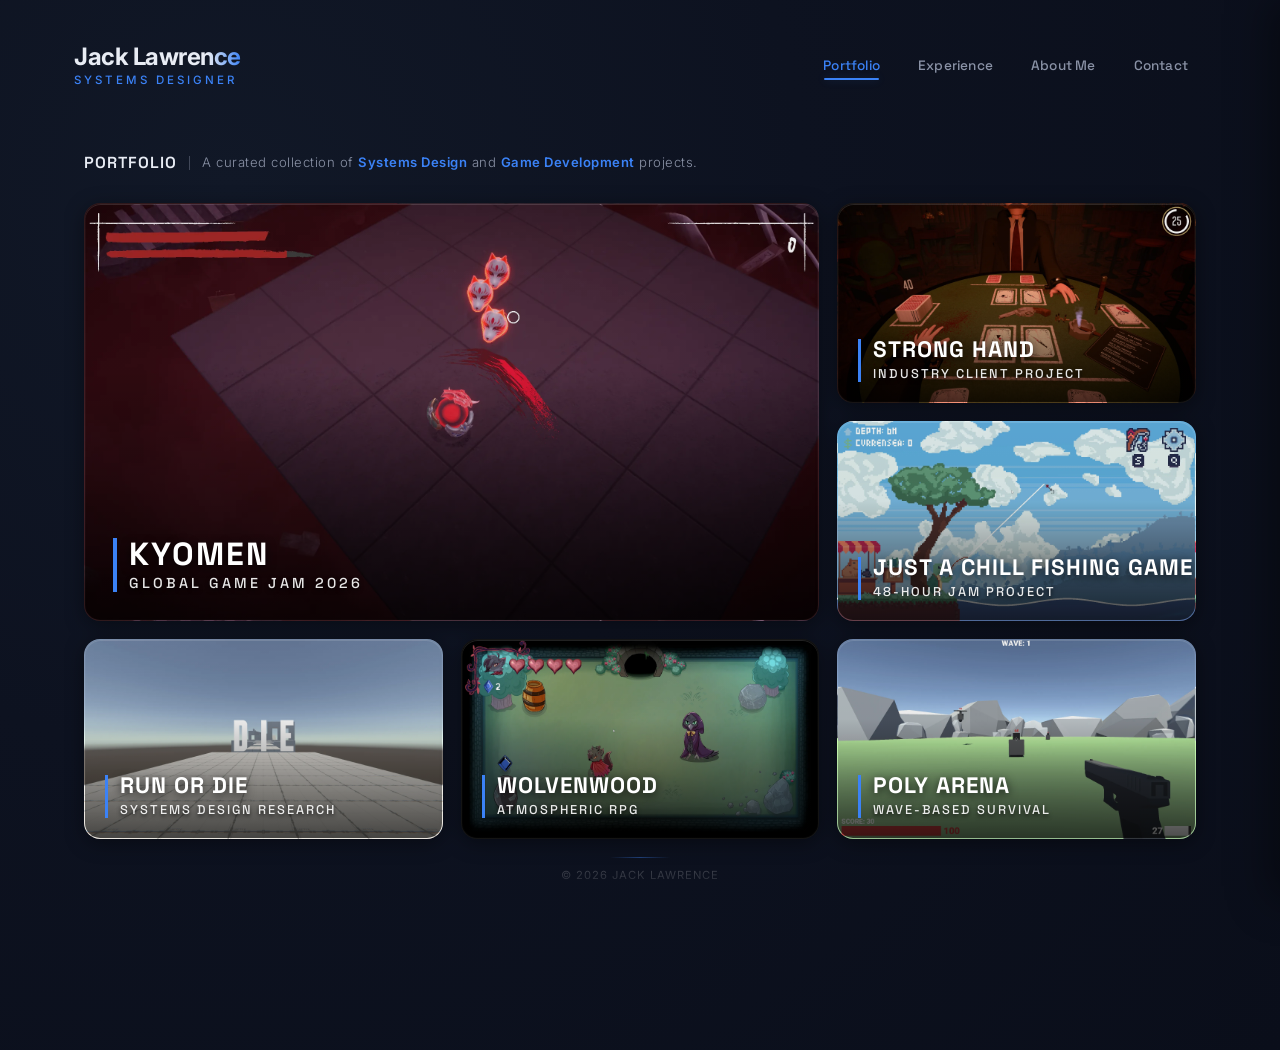
==== commit 19b218bf: "Small changes Some colour and branding changes as well as info" ====
--- a/index.html
+++ b/index.html
@@ -2,14 +2,15 @@
 <html lang="en">
 <head>
     <meta charset="UTF-8">
-    <meta name="viewport" content="width=device-width, initial-scale=1.0">
+    <meta name="viewport" content="width=device-width, initial-scale=1.0, maximum-scale=1.0, user-scalable=no">
     <title>Jack Lawrence | Systems Designer & Game Developer</title>
     <meta name="description" content="Portfolio of Jack Lawrence — Systems Designer and Game Developer specialising in Unity, C#, and gameplay systems. View projects, experience, and get in touch.">
     <meta property="og:title" content="Jack Lawrence | Systems Designer & Game Developer">
     <meta property="og:description" content="Systems Designer and Game Developer specialising in Unity, C#, and gameplay systems.">
     <meta property="og:type" content="website">
-    <!-- TODO: Replace with full absolute URL once deployed, e.g. https://yourdomain.com/images/profilePhoto.png -->
-    <meta property="og:image" content="images/profilePhoto.png">
+    <meta property="og:url" content="https://jacklawrence.dev/">
+    <meta property="og:image" content="https://jacklawrence.dev/images/profilePhoto.png">
+    <link rel="canonical" href="https://jacklawrence.dev/">
     <meta name="theme-color" content="#0a0e1a">
     <link rel="icon" type="image/svg+xml" href="favicon.svg">
     <link rel="preconnect" href="https://fonts.googleapis.com">
@@ -116,7 +117,7 @@
                     <div class="project-card" data-id="polyarena" tabindex="0" role="button" style="background-image: url('images/projectImages/png/arena.png');">
                         <div class="project-content">
                             <h3>Poly Arena</h3>
-                            <p>Multiplayer combat</p>
+                            <p>Wave-based survival</p>
                         </div>
                         <a href="https://ath3rox.itch.io/poly-arena" class="itch-link" target="_blank" rel="noopener noreferrer" aria-label="View on Itch.io">
                             <i class="fa-brands fa-itch-io"></i>
@@ -278,7 +279,7 @@
                                     <p class="current-project-status"><i class="fa-solid fa-circle"></i> In Development</p>
                                 </div>
                             </div>
-                            <p class="current-project-desc">After placing 2nd at the 2026 Global Game Jam, I have moved into a multidisciplinary role to help refine our project for the upcoming Tranzfuzer competition. Due to our small team size, I have been bridging the gap between technical implementation and visual design, taking ownership of the HUD and UI art while simultaneously programming core systems. My work involves developing the Talent Tree, item and menu frameworks, and the persistence logic required to maintain data between environments. I also built the data logging systems to store player variables and settings, ensuring that the interface and the backend function as a single, cohesive unit.</p>
+                            <p class="current-project-desc">After placing 2nd at the largest Global Game Jam site in Scotland, I have moved into a multidisciplinary role to help refine our project for the upcoming Tranzfuzer competition. Due to our small team size, I have been bridging the gap between technical implementation and visual design, taking ownership of the HUD and UI art while simultaneously programming core systems. My work involves developing the Talent Tree, item and menu frameworks, and the persistence logic required to maintain data between environments. I also built the data logging systems to store player variables and settings, ensuring that the interface and the backend function as a single, cohesive unit.</p>
                         </div>
                     </div>
                     <!-- Bottom-left: Tools -->
@@ -365,7 +366,7 @@
                                         <i class="fa-brands fa-linkedin"></i> Jack Lawrence
                                     </a>
                                     <a href="https://ath3rox.itch.io" target="_blank" rel="noopener noreferrer" class="social-btn itch">
-                                        <i class="fa-solid fa-gamepad"></i> Ath3rox
+                                        <i class="fa-brands fa-itch-io"></i> Ath3rox
                                     </a>
                                 </div>
                             </div>
--- a/style.css
+++ b/style.css
@@ -18,6 +18,7 @@
     padding: 0;
     box-sizing: border-box;
     font-family: 'Inter', sans-serif; /* Main body font */
+    touch-action: manipulation;
 }
 
 body {
@@ -26,6 +27,7 @@
     background: radial-gradient(circle at 18% 18%, #111827 0%, #0d1220 42%, #0a0e1a 100%);
     color: var(--text-primary);
     height: 100vh; /* Fixed height for one-page feel */
+    height: 100dvh;
     width: 100vw;
     overflow: hidden; /* Prevent body scroll */
     position: relative;
@@ -162,6 +164,7 @@
     margin-right: auto;
     text-align: center;
     height: calc(100vh - 150px); 
+    height: calc(100dvh - 150px); 
     overflow-y: auto; 
     padding-bottom: 10px; 
     
@@ -236,6 +239,7 @@
     right: 0;
     width: min(320px, 85vw);
     height: 100vh;
+    height: 100dvh;
     background: rgba(10, 14, 26, 0.97);
     backdrop-filter: blur(30px);
     -webkit-backdrop-filter: blur(30px);
@@ -424,8 +428,9 @@
     }
 
     .content-area {
-        margin-top: 85px;
-        height: calc(100vh - 85px);
+        margin-top: 97px;
+        height: calc(100vh - 97px);
+        height: calc(100dvh - 97px);
         width: 95vw;
     }
 }
@@ -889,11 +894,27 @@
 }
 
 /* Social Button Hovers */
-.social-btn:not(.itch):hover {
+.social-btn.email:hover {
     background: var(--accent-soft);
     border-color: var(--accent-border);
     color: var(--accent-color);
     box-shadow: 0 0 20px var(--accent-glow);
+    transform: translateY(-2px);
+}
+
+.social-btn.github:hover {
+    background: rgba(240, 246, 252, 0.10);
+    border-color: rgba(240, 246, 252, 0.25);
+    color: #f0f6fc;
+    box-shadow: 0 0 20px rgba(240, 246, 252, 0.12);
+    transform: translateY(-2px);
+}
+
+.social-btn.linkedin:hover {
+    background: rgba(10, 102, 194, 0.16);
+    border-color: rgba(10, 102, 194, 0.28);
+    color: #0A66C2;
+    box-shadow: 0 0 20px rgba(10, 102, 194, 0.14);
     transform: translateY(-2px);
 }
 
